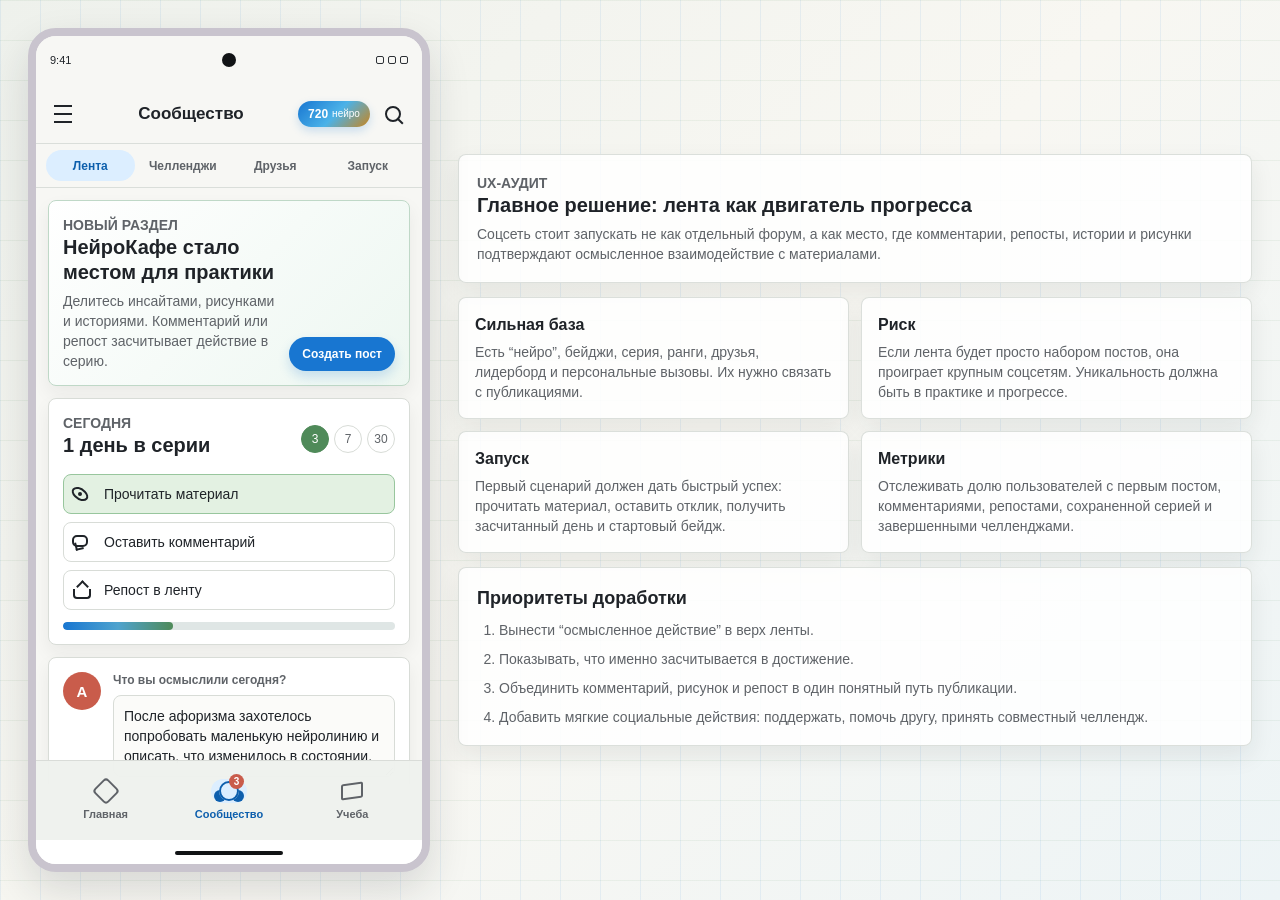
==== index.html @ b254a0bd "Add files via upload" ====
<!doctype html>
<html lang="ru">
  <head>
    <meta charset="utf-8" />
    <meta name="viewport" content="width=device-width, initial-scale=1" />
    <title>НейроКафе · Сообщество</title>
    <link rel="stylesheet" href="./styles.css" />
  </head>
  <body>
    <main class="workspace">
      <section class="phone" aria-label="Прототип социальной сети НейроКафе">
        <header class="status-bar" aria-hidden="true">
          <span>9:41</span>
          <span class="camera-dot"></span>
          <span class="system-icons">
            <i></i>
            <i></i>
            <i></i>
          </span>
        </header>

        <div class="top-bar">
          <button class="icon-button" type="button" aria-label="Открыть меню">
            <span class="icon-menu"></span>
          </button>
          <h1>Сообщество</h1>
          <div class="neuro-balance" aria-label="Баланс 720 нейро">
            <strong id="neuroCount">720</strong>
            <span>нейро</span>
          </div>
          <button class="icon-button" type="button" aria-label="Поиск">
            <span class="icon-search"></span>
          </button>
        </div>

        <nav class="tab-bar" aria-label="Разделы сообщества">
          <button class="tab is-active" type="button" data-screen="feed">Лента</button>
          <button class="tab" type="button" data-screen="quests">Челленджи</button>
          <button class="tab" type="button" data-screen="friends">Друзья</button>
          <button class="tab" type="button" data-screen="launch">Запуск</button>
        </nav>

        <div class="content" id="phoneContent">
          <section class="screen is-active" id="feed" aria-label="Лента сообщества">
            <article class="launch-ribbon">
              <div>
                <p class="eyebrow">Новый раздел</p>
                <h2>НейроКафе стало местом для практики</h2>
                <p>Делитесь инсайтами, рисунками и историями. Комментарий или репост засчитывает действие в серию.</p>
              </div>
              <button class="primary-action" type="button" data-focus-composer>Создать пост</button>
            </article>

            <section class="daily-panel" aria-label="Прогресс дня">
              <div class="daily-head">
                <div>
                  <p class="eyebrow">Сегодня</p>
                  <h2>1 день в серии</h2>
                </div>
                <div class="streak-steps" aria-label="Этапы серии">
                  <span class="is-done">3</span>
                  <span>7</span>
                  <span>30</span>
                </div>
              </div>
              <div class="mission-checklist">
                <button class="mission-item is-done" type="button" data-mission="read">
                  <span class="mission-icon eye"></span>
                  Прочитать материал
                </button>
                <button class="mission-item" type="button" data-mission="comment">
                  <span class="mission-icon comment"></span>
                  Оставить комментарий
                </button>
                <button class="mission-item" type="button" data-mission="share">
                  <span class="mission-icon share"></span>
                  Репост в ленту
                </button>
              </div>
              <div class="progress-track" aria-label="Прогресс дня 33%">
                <span id="dailyProgress" style="width: 33%"></span>
              </div>
            </section>

            <section class="composer" id="composer" aria-label="Создание публикации">
              <div class="composer-row">
                <div class="avatar avatar-user">А</div>
                <label>
                  <span>Что вы осмыслили сегодня?</span>
                  <textarea id="composerText" rows="3">После афоризма захотелось попробовать маленькую нейролинию и описать, что изменилось в состоянии.</textarea>
                </label>
              </div>
              <div class="composer-tools">
                <button type="button" class="tool-chip is-active" data-kind="Афоризм">Афоризм</button>
                <button type="button" class="tool-chip" data-kind="Статья">Статья</button>
                <button type="button" class="tool-chip" data-kind="Рисунок">Рисунок</button>
                <button type="button" class="primary-action" id="publishPost">Опубликовать</button>
              </div>
            </section>

            <section class="feed-list" id="feedList" aria-label="Публикации">
              <article class="post-card">
                <header class="post-head">
                  <div class="avatar">О</div>
                  <div>
                    <h3>Ольга · Философ</h3>
                    <p>Афоризм дня · 12 минут назад</p>
                  </div>
                  <img src="../Иконки/Философ.png" alt="Бейдж Философ" />
                </header>
                <p class="post-text">“Опыт начинается там, где мы перестаем спорить с линией”. Я прочитала афоризм и оставила короткий рисунок как ответ.</p>
                <div class="artifact-preview">
                  <span class="artifact-line"></span>
                  <span class="artifact-line short"></span>
                  <span class="artifact-line curve"></span>
                </div>
                <div class="post-metrics">
                  <span>14 поддержали</span>
                  <span>7 комментариев</span>
                  <span>+20 нейро автору</span>
                </div>
                <div class="post-actions">
                  <button type="button" data-like>Поддержать</button>
                  <button type="button" data-comment>Комментировать</button>
                  <button type="button" data-repost>В свою ленту</button>
                </div>
                <div class="comment-box" hidden>
                  <input type="text" value="Спасибо, беру этот вопрос в практику сегодня." aria-label="Комментарий" />
                  <button class="primary-action" type="button" data-send-comment>Отправить</button>
                </div>
              </article>

              <article class="post-card accent-post">
                <header class="post-head">
                  <div class="avatar avatar-green">М</div>
                  <div>
                    <h3>Марина · Искатель</h3>
                    <p>Статья месяца · вчера</p>
                  </div>
                  <img src="../Иконки/Искатель.png" alt="Бейдж Искатель" />
                </header>
                <p class="post-text">Закрываю персональный вызов: 4 из 10 статей. Самым полезным оказался комментарий к чужому опыту, потому что он помог сформулировать свой.</p>
                <div class="mini-progress">
                  <span>4/10 статей</span>
                  <div class="progress-track"><span style="width: 40%"></span></div>
                  <strong>+300 нейро</strong>
                </div>
                <div class="post-actions">
                  <button type="button" data-like>Поддержать</button>
                  <button type="button" data-comment>Комментировать</button>
                  <button type="button" data-repost>В свою ленту</button>
                </div>
              </article>
            </section>
          </section>

          <section class="screen" id="quests" aria-label="Челленджи">
            <article class="hero-card">
              <p class="eyebrow">Персональный вызов</p>
              <h2>Прочитайте 10 статей в следующем месяце</h2>
              <p>Цель сформирована для когорты пользователей, которые уже читают материалы, но пока не делают это регулярно.</p>
              <div class="progress-row">
                <span>4/10</span>
                <strong>+300 нейро</strong>
              </div>
              <div class="progress-track"><span style="width: 40%"></span></div>
              <button class="primary-action" type="button" data-toast="Челлендж добавлен в план недели">Добавить в план</button>
            </article>

            <div class="quest-grid">
              <article class="quest-item">
                <h3>Философ</h3>
                <p>Все афоризмы за 7 дней с комментариями.</p>
                <div class="progress-row">
                  <span>7/7</span>
                  <strong>+100</strong>
                </div>
                <img src="../Иконки/Философ.png" alt="Философ" />
              </article>
              <article class="quest-item">
                <h3>Эрудит</h3>
                <p>30 статей с комментариями или репостами.</p>
                <div class="progress-row">
                  <span>0/30</span>
                  <strong>+300</strong>
                </div>
                <img src="../Иконки/Эрудит.png" alt="Эрудит" />
              </article>
              <article class="quest-item">
                <h3>Марафонец</h3>
                <p>10 заданий недели вместе с сообществом.</p>
                <div class="progress-row">
                  <span>3/10</span>
                  <strong>+200</strong>
                </div>
                <img src="../Иконки/Марафонец.png" alt="Марафонец" />
              </article>
            </div>
          </section>

          <section class="screen" id="friends" aria-label="Друзья">
            <article class="invite-card">
              <p class="eyebrow">Друзья</p>
              <h2>Вы пригласили 3 друзей</h2>
              <p>Приглашенные пользователи попадают в ваше сообщество, где доступны совместные активности.</p>
              <button class="primary-action" type="button" data-toast="Ссылка приглашения скопирована">Скопировать ссылку</button>
            </article>

            <section class="leaderboard" aria-label="Лидеры периода">
              <h2>Лидеры периода</h2>
              <div class="leader-row">
                <span>1</span>
                <div class="avatar">О</div>
                <p>Ольга</p>
                <strong>1000</strong>
              </div>
              <div class="leader-row is-user">
                <span>2</span>
                <div class="avatar avatar-user">А</div>
                <p>Вы</p>
                <strong>720</strong>
              </div>
              <div class="leader-row">
                <span>3</span>
                <div class="avatar avatar-green">М</div>
                <p>Марина</p>
                <strong>500</strong>
              </div>
            </section>

            <article class="support-card">
              <p class="eyebrow">Поддержи друга</p>
              <h2>Совместный челлендж</h2>
              <p>Выполните 3 задания вместе на этой неделе.</p>
              <div class="support-actions">
                <button type="button" data-toast="Сообщение другу подготовлено">Сообщение</button>
                <button type="button" data-toast="Материал добавлен для репоста">Поделиться</button>
                <button type="button" data-toast="Напоминание о челлендже создано">Напомнить</button>
              </div>
            </article>
          </section>

          <section class="screen" id="launch" aria-label="Запуск социальной сети">
            <article class="launch-copy">
              <p class="eyebrow">Письмо</p>
              <h2>Тема: НейроКафе открывает сообщество практики</h2>
              <p>Теперь ваши открытия, рисунки и комментарии живут в общей ленте. Делитесь опытом, поддерживайте других и получайте нейро за осмысленные действия.</p>
              <button class="primary-action" type="button" data-copy-template="email">Скопировать письмо</button>
            </article>
            <article class="launch-copy banner">
              <p class="eyebrow">Баннер</p>
              <h2>Публикуйте инсайты. Собирайте достижения.</h2>
              <p>Первый комментарий или репост засчитает день в серии и откроет стартовую награду.</p>
              <button class="primary-action ghost-action" type="button" data-copy-template="banner">Скопировать баннер</button>
            </article>
            <article class="launch-copy">
              <p class="eyebrow">Push</p>
              <h2>Сегодня в ленте новый афоризм</h2>
              <p>Прочитайте, оставьте отклик и сохраните серию. Это займет пару минут.</p>
              <button class="primary-action ghost-action" type="button" data-copy-template="push">Скопировать push</button>
            </article>
          </section>
        </div>

        <nav class="bottom-nav" aria-label="Главная навигация приложения">
          <button class="bottom-item" type="button">
            <span class="nav-icon home"></span>
            Главная
          </button>
          <button class="bottom-item is-active" type="button">
            <span class="nav-icon community"><i>3</i></span>
            Сообщество
          </button>
          <button class="bottom-item" type="button">
            <span class="nav-icon study"></span>
            Учеба
          </button>
        </nav>
      </section>

      <aside class="ux-board" aria-label="UX-аудит и рекомендации">
        <section>
          <p class="eyebrow">UX-аудит</p>
          <h2>Главное решение: лента как двигатель прогресса</h2>
          <p>Соцсеть стоит запускать не как отдельный форум, а как место, где комментарии, репосты, истории и рисунки подтверждают осмысленное взаимодействие с материалами.</p>
        </section>
        <section class="insight-grid">
          <article>
            <h3>Сильная база</h3>
            <p>Есть “нейро”, бейджи, серия, ранги, друзья, лидерборд и персональные вызовы. Их нужно связать с публикациями.</p>
          </article>
          <article>
            <h3>Риск</h3>
            <p>Если лента будет просто набором постов, она проиграет крупным соцсетям. Уникальность должна быть в практике и прогрессе.</p>
          </article>
          <article>
            <h3>Запуск</h3>
            <p>Первый сценарий должен дать быстрый успех: прочитать материал, оставить отклик, получить засчитанный день и стартовый бейдж.</p>
          </article>
          <article>
            <h3>Метрики</h3>
            <p>Отслеживать долю пользователей с первым постом, комментариями, репостами, сохраненной серией и завершенными челленджами.</p>
          </article>
        </section>
        <section class="priority-list">
          <h2>Приоритеты доработки</h2>
          <ol>
            <li>Вынести “осмысленное действие” в верх ленты.</li>
            <li>Показывать, что именно засчитывается в достижение.</li>
            <li>Объединить комментарий, рисунок и репост в один понятный путь публикации.</li>
            <li>Добавить мягкие социальные действия: поддержать, помочь другу, принять совместный челлендж.</li>
          </ol>
        </section>
      </aside>
    </main>

    <div class="toast" id="toast" role="status" aria-live="polite" hidden></div>
    <script src="./script.js"></script>
  </body>
</html>
---- styles.css ----
:root {
  --ink: #1f2328;
  --muted: #5f6368;
  --soft: #f6f7f2;
  --surface: #ffffff;
  --surface-2: #eef4f7;
  --line: #d8dcd7;
  --blue: #1876d1;
  --blue-dark: #0d5fad;
  --blue-soft: #dceeff;
  --green: #4f8a59;
  --green-soft: #e3f1e2;
  --gold: #c8851f;
  --gold-soft: #fff1d6;
  --coral: #c95c4b;
  --coral-soft: #ffe7e1;
  --shadow: 0 18px 42px rgba(31, 35, 40, 0.14);
  --phone-width: 402px;
  color: var(--ink);
  font-family: Roboto, "SF Pro Text", "Segoe UI", Arial, sans-serif;
  background: #e8ebe5;
}

* {
  box-sizing: border-box;
}

html {
  min-width: 320px;
}

body {
  min-height: 100vh;
  margin: 0;
  background:
    linear-gradient(90deg, rgba(24, 118, 209, 0.08) 0 1px, transparent 1px 100%),
    linear-gradient(180deg, rgba(79, 138, 89, 0.08) 0 1px, transparent 1px 100%),
    linear-gradient(135deg, #eef1ec 0%, #f8f7f2 52%, #edf4f6 100%);
  background-size: 40px 40px, 40px 40px, auto;
}

button,
textarea,
input {
  font: inherit;
}

button {
  -webkit-tap-highlight-color: transparent;
}

.workspace {
  width: min(1320px, 100%);
  min-height: 100vh;
  display: grid;
  grid-template-columns: minmax(340px, var(--phone-width)) minmax(320px, 1fr);
  gap: 28px;
  align-items: center;
  margin: 0 auto;
  padding: 28px;
}

.phone {
  width: min(100%, var(--phone-width));
  height: min(884px, calc(100vh - 56px));
  min-height: 720px;
  position: relative;
  overflow: hidden;
  border: 8px solid #c9c4ce;
  border-radius: 28px;
  background: #f7f7f4;
  box-shadow: var(--shadow);
  justify-self: center;
}

.status-bar {
  height: 48px;
  display: grid;
  grid-template-columns: 1fr 48px 1fr;
  align-items: center;
  padding: 0 14px;
  background: rgba(247, 247, 244, 0.98);
  font-size: 11px;
  line-height: 14px;
  position: relative;
  z-index: 8;
}

.camera-dot {
  justify-self: center;
  width: 14px;
  height: 14px;
  border-radius: 50%;
  background: #111315;
}

.system-icons {
  display: flex;
  justify-content: flex-end;
  gap: 4px;
}

.system-icons i {
  width: 8px;
  height: 8px;
  border: 1.5px solid #2d3035;
  border-radius: 2px;
}

.top-bar {
  height: 60px;
  display: grid;
  grid-template-columns: 40px 1fr auto 40px;
  align-items: center;
  gap: 4px;
  padding: 0 8px;
  background: rgba(247, 247, 244, 0.98);
  border-bottom: 1px solid rgba(216, 220, 215, 0.9);
  position: relative;
  z-index: 8;
}

.top-bar h1 {
  margin: 0;
  text-align: center;
  font-size: 17px;
  line-height: 24px;
  font-weight: 600;
}

.icon-button {
  width: 38px;
  height: 38px;
  display: grid;
  place-items: center;
  border: 0;
  border-radius: 999px;
  color: var(--ink);
  background: transparent;
  cursor: pointer;
}

.icon-button:hover,
.bottom-item:hover,
.tab:hover {
  background: rgba(24, 118, 209, 0.08);
}

.icon-menu,
.icon-search {
  position: relative;
  display: block;
  width: 18px;
  height: 18px;
}

.icon-menu,
.icon-menu::before,
.icon-menu::after {
  border-top: 2px solid currentColor;
}

.icon-menu::before,
.icon-menu::after {
  content: "";
  position: absolute;
  left: 0;
  width: 18px;
}

.icon-menu::before {
  top: 6px;
}

.icon-menu::after {
  top: 14px;
}

.icon-search {
  width: 16px;
  height: 16px;
  border: 2px solid currentColor;
  border-radius: 50%;
}

.icon-search::after {
  content: "";
  position: absolute;
  right: -5px;
  bottom: -2px;
  width: 8px;
  border-top: 2px solid currentColor;
  transform: rotate(45deg);
}

.neuro-balance {
  min-width: 72px;
  height: 26px;
  display: inline-flex;
  align-items: center;
  justify-content: center;
  gap: 4px;
  padding: 3px 8px;
  border-radius: 16px;
  color: #fff;
  background: linear-gradient(135deg, var(--blue), #4bb2e8 52%, var(--gold));
  box-shadow: 0 4px 10px rgba(24, 118, 209, 0.2);
  font-size: 10px;
  line-height: 14px;
  white-space: nowrap;
}

.neuro-balance strong {
  font-size: 12px;
}

.tab-bar {
  height: 44px;
  display: grid;
  grid-template-columns: repeat(4, minmax(0, 1fr));
  gap: 4px;
  padding: 6px 10px;
  background: rgba(247, 247, 244, 0.98);
  border-bottom: 1px solid rgba(216, 220, 215, 0.9);
  position: relative;
  z-index: 7;
}

.tab {
  min-width: 0;
  border: 0;
  border-radius: 999px;
  background: transparent;
  color: var(--muted);
  cursor: pointer;
  font-size: 12px;
  line-height: 16px;
  font-weight: 600;
}

.tab.is-active {
  color: var(--blue-dark);
  background: var(--blue-soft);
}

.content {
  height: calc(100% - 232px);
  overflow-y: auto;
  overscroll-behavior: contain;
  padding: 12px 12px 88px;
  scroll-behavior: smooth;
}

.content::-webkit-scrollbar,
.reward-strip::-webkit-scrollbar {
  width: 0;
  height: 0;
}

.screen {
  display: none;
}

.screen.is-active {
  display: grid;
  gap: 12px;
}

.launch-ribbon,
.daily-panel,
.composer,
.post-card,
.hero-card,
.quest-item,
.invite-card,
.leaderboard,
.support-card,
.launch-copy {
  border: 1px solid var(--line);
  border-radius: 8px;
  background: var(--surface);
  box-shadow: 0 8px 18px rgba(31, 35, 40, 0.06);
}

.launch-ribbon {
  display: grid;
  grid-template-columns: minmax(0, 1fr) auto;
  gap: 12px;
  align-items: end;
  padding: 14px;
  background: linear-gradient(135deg, #ffffff 0%, #edf7f1 100%);
  border-color: #bfd8c7;
}

.eyebrow {
  margin: 0 0 4px;
  color: var(--green);
  font-size: 11px;
  line-height: 14px;
  font-weight: 800;
  text-transform: uppercase;
}

h2,
h3,
p {
  overflow-wrap: anywhere;
}

.launch-ribbon h2,
.daily-panel h2,
.hero-card h2,
.invite-card h2,
.support-card h2,
.launch-copy h2,
.ux-board h2 {
  margin: 0 0 6px;
  font-size: 20px;
  line-height: 25px;
  font-weight: 700;
}

.launch-ribbon p,
.daily-panel p,
.hero-card p,
.invite-card p,
.support-card p,
.launch-copy p,
.post-card p,
.quest-item p,
.ux-board p,
.priority-list li {
  margin: 0;
  color: var(--muted);
  font-size: 14px;
  line-height: 20px;
}

.primary-action {
  min-height: 34px;
  display: inline-flex;
  align-items: center;
  justify-content: center;
  border: 0;
  border-radius: 999px;
  padding: 7px 13px;
  color: #fff;
  background: var(--blue);
  cursor: pointer;
  font-size: 12px;
  line-height: 16px;
  font-weight: 700;
  white-space: normal;
  box-shadow: 0 6px 12px rgba(24, 118, 209, 0.2);
}

.primary-action:hover {
  background: var(--blue-dark);
}

.ghost-action {
  color: var(--blue-dark);
  background: var(--blue-soft);
  box-shadow: none;
}

.ghost-action:hover {
  color: #fff;
}

.daily-panel,
.composer,
.post-card,
.hero-card,
.invite-card,
.leaderboard,
.support-card,
.launch-copy {
  padding: 14px;
}

.daily-head {
  display: flex;
  justify-content: space-between;
  gap: 12px;
  align-items: center;
  margin-bottom: 10px;
}

.streak-steps {
  display: grid;
  grid-template-columns: repeat(3, 28px);
  gap: 5px;
}

.streak-steps span {
  width: 28px;
  height: 28px;
  display: grid;
  place-items: center;
  border: 1px solid var(--line);
  border-radius: 50%;
  background: #fff;
  color: var(--muted);
  font-size: 12px;
  line-height: 16px;
}

.streak-steps .is-done {
  color: #fff;
  background: var(--green);
  border-color: var(--green);
}

.mission-checklist {
  display: grid;
  gap: 8px;
  margin-bottom: 12px;
}

.mission-item {
  min-height: 40px;
  display: grid;
  grid-template-columns: 24px minmax(0, 1fr);
  align-items: center;
  gap: 10px;
  border: 1px solid var(--line);
  border-radius: 8px;
  background: #fff;
  color: var(--ink);
  text-align: left;
  cursor: pointer;
  font-size: 14px;
  line-height: 18px;
}

.mission-item.is-done {
  border-color: #98c69d;
  background: var(--green-soft);
}

.mission-icon {
  width: 20px;
  height: 20px;
  position: relative;
  display: block;
}

.mission-icon.eye::before {
  content: "";
  position: absolute;
  inset: 4px 1px;
  border: 2px solid currentColor;
  border-radius: 60% 40%;
  transform: rotate(45deg);
}

.mission-icon.eye::after {
  content: "";
  position: absolute;
  left: 8px;
  top: 8px;
  width: 4px;
  height: 4px;
  border-radius: 50%;
  background: currentColor;
}

.mission-icon.comment::before {
  content: "";
  position: absolute;
  inset: 3px 2px 5px;
  border: 2px solid currentColor;
  border-radius: 5px;
}

.mission-icon.comment::after {
  content: "";
  position: absolute;
  left: 5px;
  bottom: 2px;
  width: 6px;
  height: 6px;
  border-left: 2px solid currentColor;
  border-bottom: 2px solid currentColor;
  transform: rotate(-14deg);
}

.mission-icon.share::before {
  content: "";
  position: absolute;
  left: 3px;
  top: 9px;
  width: 14px;
  height: 8px;
  border: 2px solid currentColor;
  border-top: 0;
  border-radius: 0 0 4px 4px;
}

.mission-icon.share::after {
  content: "";
  position: absolute;
  left: 8px;
  top: 2px;
  width: 7px;
  height: 7px;
  border-top: 2px solid currentColor;
  border-right: 2px solid currentColor;
  transform: rotate(-45deg);
}

.progress-track {
  height: 8px;
  overflow: hidden;
  border-radius: 999px;
  background: #dfe6e5;
}

.progress-track span {
  display: block;
  height: 100%;
  border-radius: inherit;
  background: linear-gradient(90deg, var(--blue), #4fa3ce, var(--green));
  transition: width 220ms ease;
}

.composer-row {
  display: grid;
  grid-template-columns: 40px minmax(0, 1fr);
  gap: 10px;
}

.avatar {
  width: 38px;
  height: 38px;
  display: grid;
  place-items: center;
  flex: 0 0 auto;
  border-radius: 50%;
  color: #fff;
  background: var(--blue);
  font-size: 15px;
  font-weight: 800;
}

.avatar-user {
  background: var(--coral);
}

.avatar-green {
  background: var(--green);
}

.composer label {
  display: grid;
  gap: 7px;
}

.composer label span {
  color: var(--muted);
  font-size: 12px;
  line-height: 16px;
  font-weight: 700;
}

.composer textarea {
  width: 100%;
  min-height: 74px;
  resize: vertical;
  border: 1px solid var(--line);
  border-radius: 8px;
  padding: 10px;
  color: var(--ink);
  background: #fbfbf9;
  font-size: 14px;
  line-height: 20px;
}

.composer-tools {
  display: flex;
  flex-wrap: wrap;
  gap: 8px;
  justify-content: flex-end;
  margin-top: 12px;
}

.tool-chip {
  min-height: 32px;
  border: 1px solid var(--line);
  border-radius: 999px;
  padding: 6px 10px;
  color: var(--muted);
  background: #fff;
  cursor: pointer;
  font-size: 12px;
  line-height: 16px;
  font-weight: 700;
}

.tool-chip.is-active {
  color: var(--green);
  border-color: #9bc59f;
  background: var(--green-soft);
}

.feed-list {
  display: grid;
  gap: 12px;
}

.post-head {
  display: grid;
  grid-template-columns: 40px minmax(0, 1fr) 44px;
  gap: 10px;
  align-items: center;
  margin-bottom: 10px;
}

.post-head h3,
.quest-item h3 {
  margin: 0 0 2px;
  font-size: 15px;
  line-height: 20px;
  font-weight: 800;
}

.post-head p {
  font-size: 12px;
  line-height: 16px;
}

.post-head img,
.quest-item img {
  width: 44px;
  height: 44px;
  object-fit: contain;
  filter: drop-shadow(0 4px 8px rgba(31, 35, 40, 0.16));
}

.post-text {
  color: var(--ink) !important;
}

.artifact-preview {
  height: 120px;
  position: relative;
  overflow: hidden;
  margin: 12px 0;
  border: 1px solid #d7d0ca;
  border-radius: 8px;
  background: linear-gradient(135deg, #fbf8f0, #eef5f2);
}

.artifact-line {
  position: absolute;
  left: 48px;
  top: 30px;
  width: 210px;
  height: 62px;
  border: 3px solid #2f3638;
  border-left-color: transparent;
  border-bottom-color: transparent;
  border-radius: 50%;
  transform: rotate(-12deg);
}

.artifact-line.short {
  left: 98px;
  top: 40px;
  width: 120px;
  height: 44px;
  border-color: #4f8a59;
  border-right-color: transparent;
}

.artifact-line.curve {
  left: 150px;
  top: 18px;
  width: 86px;
  height: 86px;
  border-color: #c8851f;
  border-top-color: transparent;
  transform: rotate(25deg);
}

.post-metrics {
  display: flex;
  flex-wrap: wrap;
  gap: 6px;
  margin-bottom: 10px;
}

.post-metrics span {
  display: inline-flex;
  min-height: 26px;
  align-items: center;
  border-radius: 999px;
  padding: 4px 8px;
  color: var(--muted);
  background: var(--surface-2);
  font-size: 11px;
  line-height: 14px;
  font-weight: 700;
}

.post-actions,
.support-actions {
  display: grid;
  grid-template-columns: repeat(3, minmax(0, 1fr));
  gap: 6px;
}

.post-actions button,
.support-actions button {
  min-height: 34px;
  border: 1px solid var(--line);
  border-radius: 999px;
  color: var(--blue-dark);
  background: #fff;
  cursor: pointer;
  font-size: 11px;
  line-height: 14px;
  font-weight: 800;
  padding: 6px;
}

.post-actions button.is-active,
.support-actions button:hover {
  color: #fff;
  border-color: var(--blue);
  background: var(--blue);
}

.comment-box {
  grid-template-columns: minmax(0, 1fr) auto;
  gap: 8px;
  margin-top: 10px;
}

.comment-box:not([hidden]) {
  display: grid;
}

.comment-box input {
  min-width: 0;
  border: 1px solid var(--line);
  border-radius: 8px;
  padding: 8px 10px;
  color: var(--ink);
  font-size: 13px;
  line-height: 18px;
}

.accent-post {
  border-color: #dfc285;
  background: #fffdf7;
}

.mini-progress {
  display: grid;
  grid-template-columns: 76px minmax(0, 1fr) auto;
  gap: 8px;
  align-items: center;
  margin: 12px 0;
  font-size: 12px;
  line-height: 16px;
}

.mini-progress strong {
  color: var(--gold);
}

.hero-card {
  background: linear-gradient(135deg, #fff 0%, #f5fbff 100%);
}

.progress-row {
  display: flex;
  justify-content: space-between;
  gap: 12px;
  align-items: center;
  margin: 10px 0 6px;
  color: var(--ink);
  font-size: 13px;
  line-height: 18px;
  font-weight: 800;
}

.quest-grid {
  display: grid;
  gap: 10px;
}

.quest-item {
  display: grid;
  grid-template-columns: minmax(0, 1fr) 52px;
  gap: 10px;
  align-items: center;
  padding: 12px;
}

.quest-item .progress-row {
  grid-column: 1 / -1;
  margin: 6px 0 0;
}

.invite-card {
  background: linear-gradient(135deg, #fff 0%, #f2f8ed 100%);
}

.leaderboard h2,
.priority-list h2 {
  margin: 0 0 10px;
  font-size: 18px;
  line-height: 24px;
}

.leader-row {
  display: grid;
  grid-template-columns: 24px 38px minmax(0, 1fr) auto;
  gap: 8px;
  align-items: center;
  min-height: 50px;
  border-top: 1px solid var(--line);
}

.leader-row:first-of-type {
  border-top: 0;
}

.leader-row > span {
  color: var(--muted);
  font-weight: 800;
  text-align: center;
}

.leader-row p {
  color: var(--ink);
  font-weight: 700;
}

.leader-row strong {
  color: var(--blue-dark);
}

.leader-row.is-user {
  margin: 0 -6px;
  padding: 0 6px;
  border-radius: 8px;
  background: var(--blue-soft);
}

.support-card {
  background: #fffdf7;
}

.launch-copy.banner {
  background: linear-gradient(135deg, var(--gold-soft), #fff);
  border-color: #e7ca8a;
}

.bottom-nav {
  position: absolute;
  left: 0;
  right: 0;
  bottom: 24px;
  height: 80px;
  display: grid;
  grid-template-columns: repeat(3, 1fr);
  gap: 4px;
  padding: 8px 10px 10px;
  border-top: 1px solid rgba(216, 220, 215, 0.95);
  background: rgba(239, 242, 238, 0.98);
  z-index: 8;
}

.bottom-nav::after {
  content: "";
  position: absolute;
  left: 0;
  right: 0;
  bottom: -24px;
  height: 24px;
  background: #fff;
}

.bottom-nav::before {
  content: "";
  position: absolute;
  left: 50%;
  bottom: -15px;
  width: 108px;
  height: 4px;
  border-radius: 999px;
  background: #111315;
  transform: translateX(-50%);
  z-index: 1;
}

.bottom-item {
  display: grid;
  place-items: center;
  align-content: center;
  gap: 4px;
  border: 0;
  border-radius: 18px;
  color: var(--muted);
  background: transparent;
  cursor: pointer;
  font-size: 11px;
  line-height: 14px;
  font-weight: 700;
}

.bottom-item.is-active {
  color: var(--blue-dark);
}

.nav-icon {
  width: 36px;
  height: 24px;
  display: grid;
  place-items: center;
  position: relative;
  border-radius: 999px;
}

.is-active .nav-icon {
  background: var(--blue-soft);
}

.nav-icon::before {
  content: "";
  display: block;
  width: 16px;
  height: 16px;
  border: 2px solid currentColor;
}

.home::before {
  border-radius: 4px;
  transform: rotate(45deg);
}

.community::before {
  border-radius: 50%;
  box-shadow: -9px 5px 0 -4px currentColor, 9px 5px 0 -4px currentColor;
}

.study::before {
  width: 18px;
  height: 12px;
  border-radius: 2px;
  transform: skewY(-8deg);
}

.community i {
  position: absolute;
  right: 3px;
  top: -5px;
  min-width: 15px;
  height: 15px;
  border-radius: 999px;
  color: #fff;
  background: var(--coral);
  font-size: 10px;
  line-height: 15px;
  font-style: normal;
}

.ux-board {
  display: grid;
  gap: 14px;
  align-content: center;
}

.ux-board > section,
.insight-grid article,
.priority-list {
  border: 1px solid rgba(216, 220, 215, 0.9);
  border-radius: 8px;
  background: rgba(255, 255, 255, 0.86);
  box-shadow: 0 10px 24px rgba(31, 35, 40, 0.08);
}

.ux-board > section {
  padding: 18px;
}

.insight-grid {
  display: grid;
  grid-template-columns: repeat(2, minmax(0, 1fr));
  gap: 12px;
  padding: 0 !important;
  border: 0 !important;
  background: transparent !important;
  box-shadow: none !important;
}

.insight-grid article {
  padding: 16px;
}

.insight-grid h3 {
  margin: 0 0 6px;
  font-size: 16px;
  line-height: 22px;
}

.priority-list ol {
  display: grid;
  gap: 9px;
  margin: 0;
  padding-left: 22px;
}

.toast {
  position: fixed;
  left: 50%;
  bottom: 22px;
  z-index: 99;
  width: min(360px, calc(100% - 32px));
  min-height: 44px;
  display: grid;
  place-items: center;
  border-radius: 999px;
  padding: 10px 16px;
  color: #fff;
  background: #1f2328;
  box-shadow: var(--shadow);
  transform: translateX(-50%);
  font-size: 14px;
  line-height: 20px;
  font-weight: 700;
  text-align: center;
}

.toast[hidden] {
  display: none;
}

@media (max-width: 880px) {
  .workspace {
    grid-template-columns: 1fr;
    padding: 18px;
  }

  .phone {
    height: min(884px, calc(100vh - 36px));
  }

  .ux-board {
    align-content: start;
  }
}

@media (max-width: 430px) {
  .workspace {
    padding: 0;
  }

  .phone {
    width: 100%;
    height: 100vh;
    min-height: 100vh;
    border: 0;
    border-radius: 0;
  }

  .launch-ribbon {
    grid-template-columns: 1fr;
  }

  .insight-grid {
    grid-template-columns: 1fr;
  }
}
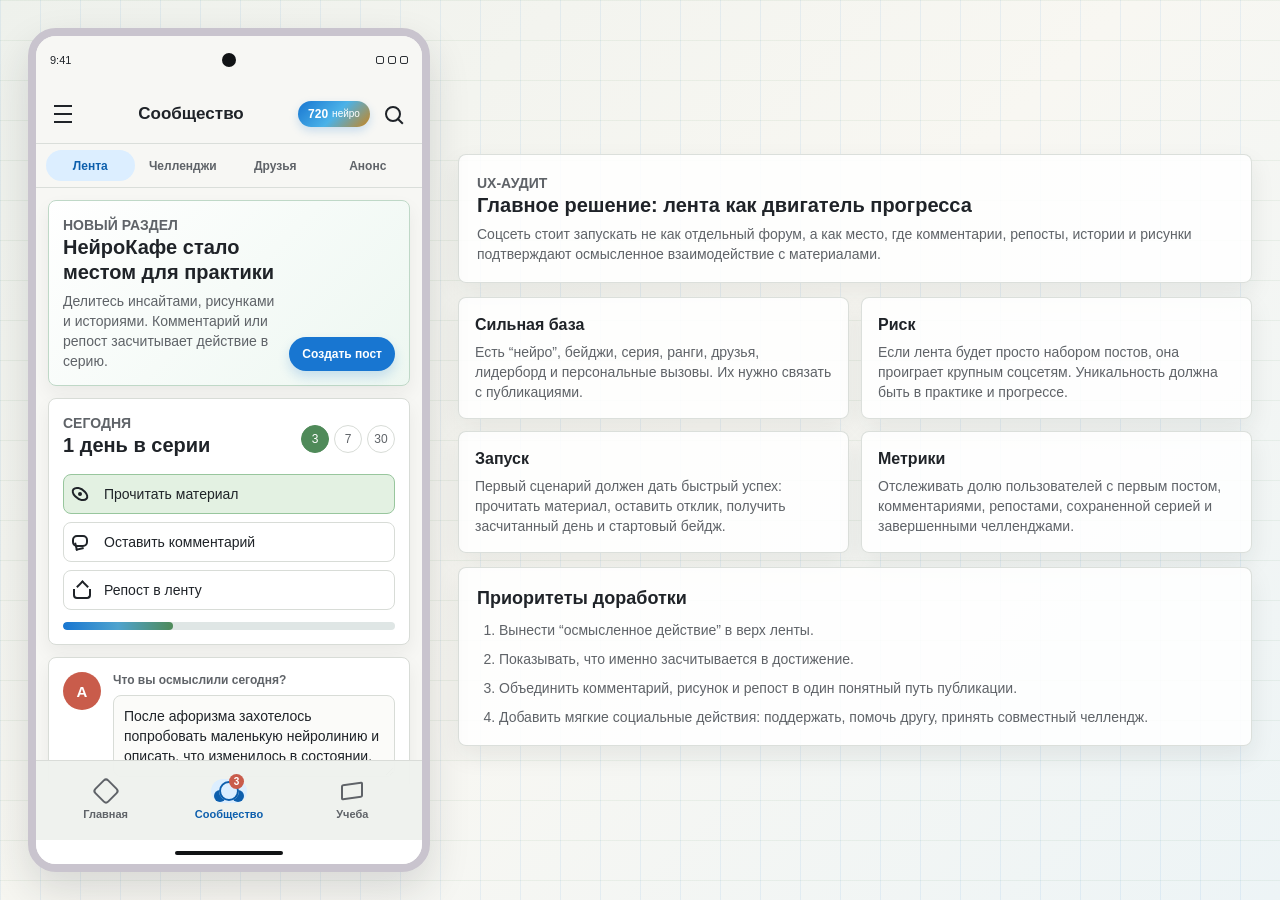
==== commit 7ce97673: "Clarify launch copy buttons" ====
--- a/index.html
+++ b/index.html
@@ -37,7 +37,7 @@
           <button class="tab is-active" type="button" data-screen="feed">Лента</button>
           <button class="tab" type="button" data-screen="quests">Челленджи</button>
           <button class="tab" type="button" data-screen="friends">Друзья</button>
-          <button class="tab" type="button" data-screen="launch">Запуск</button>
+          <button class="tab" type="button" data-screen="launch">Анонс</button>
         </nav>
 
         <div class="content" id="phoneContent">
@@ -106,7 +106,7 @@
                     <h3>Ольга · Философ</h3>
                     <p>Афоризм дня · 12 минут назад</p>
                   </div>
-                  <img src="../Иконки/Философ.png" alt="Бейдж Философ" />
+                  <img src="./assets/icons/philosopher.png" alt="Бейдж Философ" />
                 </header>
                 <p class="post-text">“Опыт начинается там, где мы перестаем спорить с линией”. Я прочитала афоризм и оставила короткий рисунок как ответ.</p>
                 <div class="artifact-preview">
@@ -137,7 +137,7 @@
                     <h3>Марина · Искатель</h3>
                     <p>Статья месяца · вчера</p>
                   </div>
-                  <img src="../Иконки/Искатель.png" alt="Бейдж Искатель" />
+                  <img src="./assets/icons/seeker.png" alt="Бейдж Искатель" />
                 </header>
                 <p class="post-text">Закрываю персональный вызов: 4 из 10 статей. Самым полезным оказался комментарий к чужому опыту, потому что он помог сформулировать свой.</p>
                 <div class="mini-progress">
@@ -175,7 +175,7 @@
                   <span>7/7</span>
                   <strong>+100</strong>
                 </div>
-                <img src="../Иконки/Философ.png" alt="Философ" />
+                <img src="./assets/icons/philosopher.png" alt="Философ" />
               </article>
               <article class="quest-item">
                 <h3>Эрудит</h3>
@@ -184,7 +184,7 @@
                   <span>0/30</span>
                   <strong>+300</strong>
                 </div>
-                <img src="../Иконки/Эрудит.png" alt="Эрудит" />
+                <img src="./assets/icons/erudite.png" alt="Эрудит" />
               </article>
               <article class="quest-item">
                 <h3>Марафонец</h3>
@@ -193,7 +193,7 @@
                   <span>3/10</span>
                   <strong>+200</strong>
                 </div>
-                <img src="../Иконки/Марафонец.png" alt="Марафонец" />
+                <img src="./assets/icons/marathoner.png" alt="Марафонец" />
               </article>
             </div>
           </section>
@@ -240,24 +240,32 @@
             </article>
           </section>
 
-          <section class="screen" id="launch" aria-label="Запуск социальной сети">
+          <section class="screen" id="launch" aria-label="Материалы для анонса социальной сети">
+            <article class="launch-copy launch-intro">
+              <p class="eyebrow">Для команды</p>
+              <h2>Материалы для запуска соцсети</h2>
+              <p>Эти карточки не являются экраном для обычного пользователя. Здесь собраны готовые тексты, которые можно скопировать и использовать в email-рассылке, баннере внутри приложения и push-уведомлении.</p>
+            </article>
             <article class="launch-copy">
-              <p class="eyebrow">Письмо</p>
+              <p class="eyebrow">Email-рассылка</p>
               <h2>Тема: НейроКафе открывает сообщество практики</h2>
               <p>Теперь ваши открытия, рисунки и комментарии живут в общей ленте. Делитесь опытом, поддерживайте других и получайте нейро за осмысленные действия.</p>
-              <button class="primary-action" type="button" data-copy-template="email">Скопировать письмо</button>
+              <p class="copy-note">Кнопка копирует текст письма для рассылки пользователям перед запуском.</p>
+              <button class="primary-action" type="button" data-copy-template="email" data-copy-message="Текст письма скопирован">Скопировать текст письма</button>
             </article>
             <article class="launch-copy banner">
-              <p class="eyebrow">Баннер</p>
+              <p class="eyebrow">Баннер в приложении</p>
               <h2>Публикуйте инсайты. Собирайте достижения.</h2>
               <p>Первый комментарий или репост засчитает день в серии и откроет стартовую награду.</p>
-              <button class="primary-action ghost-action" type="button" data-copy-template="banner">Скопировать баннер</button>
+              <p class="copy-note">Кнопка копирует короткий текст для баннера на главном экране или в разделе сообщества.</p>
+              <button class="primary-action ghost-action" type="button" data-copy-template="banner" data-copy-message="Текст баннера скопирован">Скопировать текст баннера</button>
             </article>
             <article class="launch-copy">
-              <p class="eyebrow">Push</p>
+              <p class="eyebrow">Push-уведомление</p>
               <h2>Сегодня в ленте новый афоризм</h2>
               <p>Прочитайте, оставьте отклик и сохраните серию. Это займет пару минут.</p>
-              <button class="primary-action ghost-action" type="button" data-copy-template="push">Скопировать push</button>
+              <p class="copy-note">Кнопка копирует текст push-уведомления для возврата пользователя в ленту.</p>
+              <button class="primary-action ghost-action" type="button" data-copy-template="push" data-copy-message="Текст push скопирован">Скопировать текст push</button>
             </article>
           </section>
         </div>
--- a/styles.css
+++ b/styles.css
@@ -860,6 +860,23 @@
   border-color: #e7ca8a;
 }
 
+.launch-intro {
+  background: linear-gradient(135deg, #ffffff 0%, #edf7f1 100%);
+  border-color: #bfd8c7;
+}
+
+.copy-note {
+  margin: 10px 0 12px !important;
+  padding: 8px 10px;
+  border-left: 3px solid var(--blue);
+  border-radius: 6px;
+  color: #3f4851 !important;
+  background: var(--blue-soft);
+  font-size: 12px !important;
+  line-height: 17px !important;
+  font-weight: 700;
+}
+
 .bottom-nav {
   position: absolute;
   left: 0;
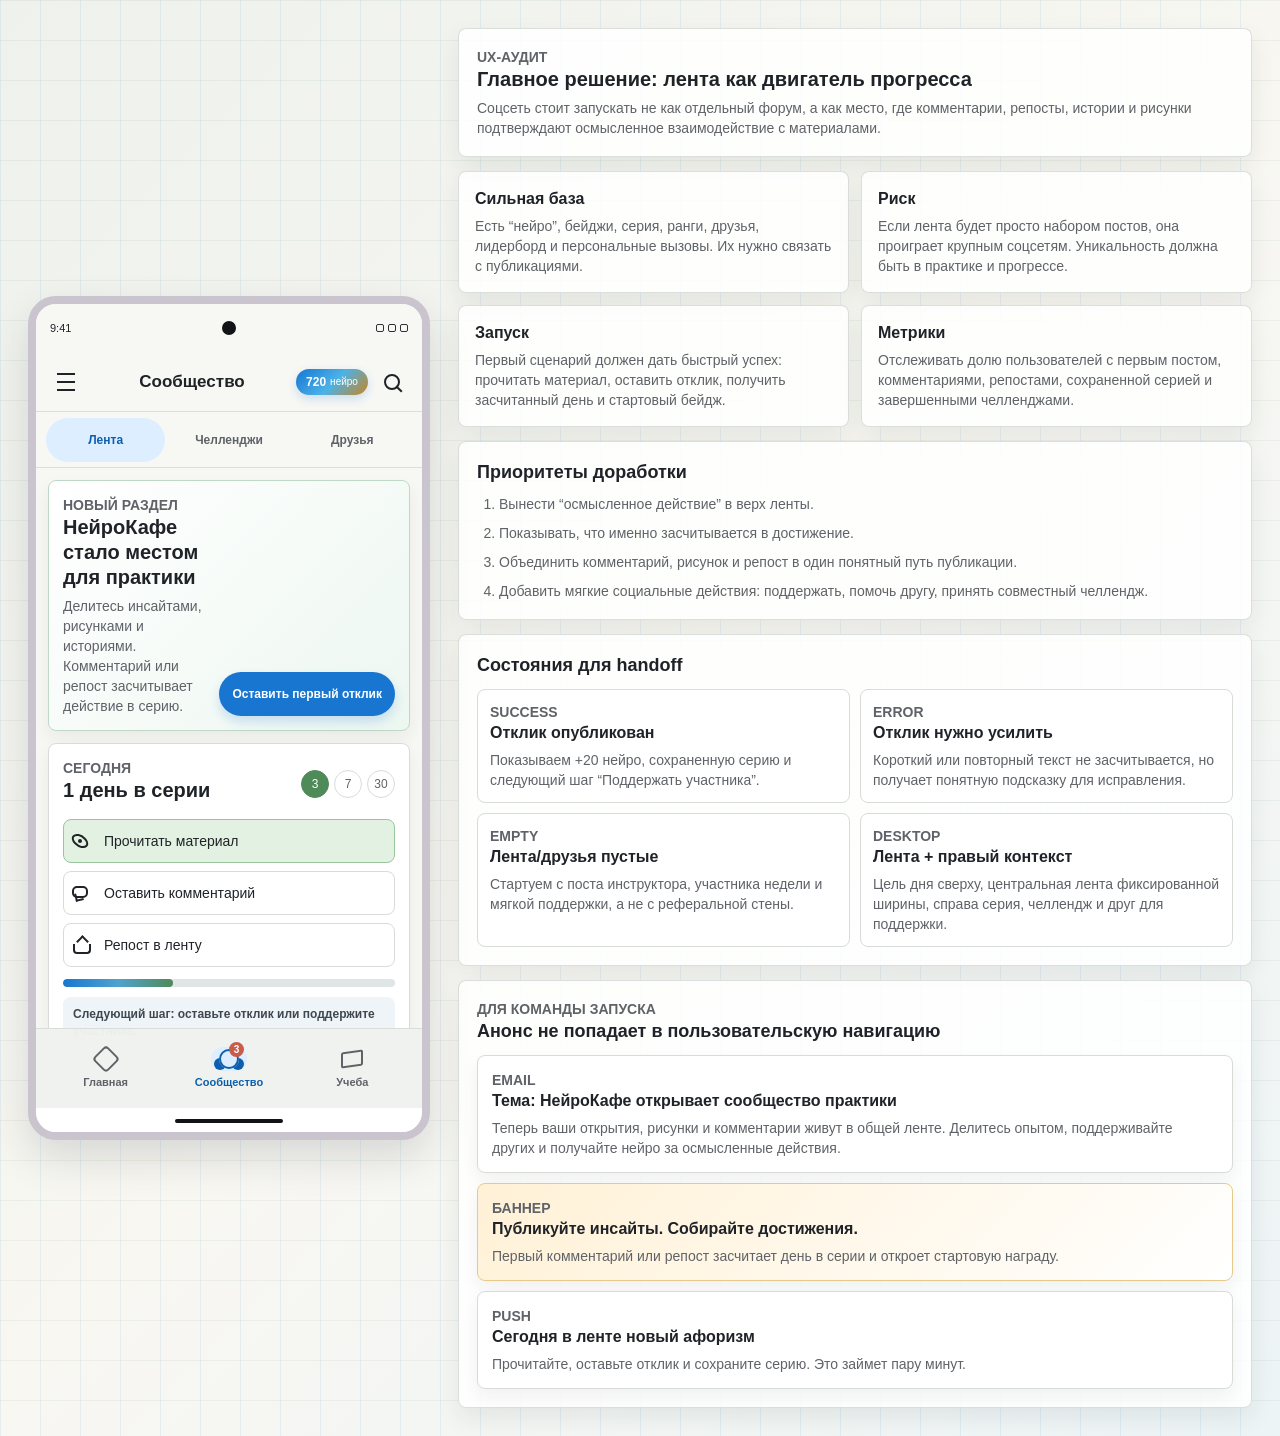
==== commit ca636cb2: "Publish final NeuroCafe stage 2 package" ====
--- a/index.html
+++ b/index.html
@@ -37,7 +37,6 @@
           <button class="tab is-active" type="button" data-screen="feed">Лента</button>
           <button class="tab" type="button" data-screen="quests">Челленджи</button>
           <button class="tab" type="button" data-screen="friends">Друзья</button>
-          <button class="tab" type="button" data-screen="launch">Анонс</button>
         </nav>
 
         <div class="content" id="phoneContent">
@@ -48,7 +47,7 @@
                 <h2>НейроКафе стало местом для практики</h2>
                 <p>Делитесь инсайтами, рисунками и историями. Комментарий или репост засчитывает действие в серию.</p>
               </div>
-              <button class="primary-action" type="button" data-focus-composer>Создать пост</button>
+              <button class="primary-action" type="button" data-focus-composer>Оставить первый отклик</button>
             </article>
 
             <section class="daily-panel" aria-label="Прогресс дня">
@@ -80,6 +79,7 @@
               <div class="progress-track" aria-label="Прогресс дня 33%">
                 <span id="dailyProgress" style="width: 33%"></span>
               </div>
+              <p class="goal-feedback" id="goalFeedback">Следующий шаг: оставьте отклик или поддержите участника.</p>
             </section>
 
             <section class="composer" id="composer" aria-label="Создание публикации">
@@ -87,7 +87,7 @@
                 <div class="avatar avatar-user">А</div>
                 <label>
                   <span>Что вы осмыслили сегодня?</span>
-                  <textarea id="composerText" rows="3">После афоризма захотелось попробовать маленькую нейролинию и описать, что изменилось в состоянии.</textarea>
+                  <textarea id="composerText" rows="3">После афоризма захотелось попробовать маленькую нейролинию. Хочу заметить, что изменится в состоянии и какой вопрос появится после практики.</textarea>
                 </label>
               </div>
               <div class="composer-tools">
@@ -96,6 +96,7 @@
                 <button type="button" class="tool-chip" data-kind="Рисунок">Рисунок</button>
                 <button type="button" class="primary-action" id="publishPost">Опубликовать</button>
               </div>
+              <p class="form-feedback" id="composerFeedback" role="status" aria-live="polite"></p>
             </section>
 
             <section class="feed-list" id="feedList" aria-label="Публикации">
@@ -125,7 +126,7 @@
                   <button type="button" data-repost>В свою ленту</button>
                 </div>
                 <div class="comment-box" hidden>
-                  <input type="text" value="Спасибо, беру этот вопрос в практику сегодня." aria-label="Комментарий" />
+                  <input type="text" value="Спасибо, беру этот вопрос в практику сегодня: хочу заметить, где в рисунке появляется спокойствие и связь с выбором." aria-label="Комментарий" />
                   <button class="primary-action" type="button" data-send-comment>Отправить</button>
                 </div>
               </article>
@@ -157,11 +158,11 @@
           <section class="screen" id="quests" aria-label="Челленджи">
             <article class="hero-card">
               <p class="eyebrow">Персональный вызов</p>
-              <h2>Прочитайте 10 статей в следующем месяце</h2>
-              <p>Цель сформирована для когорты пользователей, которые уже читают материалы, но пока не делают это регулярно.</p>
+              <h2>5 откликов с поддержкой друзей</h2>
+              <p>Вы оставили 2 отклика за неделю. Поэтому цель предлагает следующий мягкий шаг: закрепить регулярность и поддержать участников.</p>
               <div class="progress-row">
-                <span>4/10</span>
-                <strong>+300 нейро</strong>
+                <span>2/5</span>
+                <strong>+120 нейро и бейдж</strong>
               </div>
               <div class="progress-track"><span style="width: 40%"></span></div>
               <button class="primary-action" type="button" data-toast="Челлендж добавлен в план недели">Добавить в план</button>
@@ -199,15 +200,24 @@
           </section>
 
           <section class="screen" id="friends" aria-label="Друзья">
-            <article class="invite-card">
-              <p class="eyebrow">Друзья</p>
-              <h2>Вы пригласили 3 друзей</h2>
-              <p>Приглашенные пользователи попадают в ваше сообщество, где доступны совместные активности.</p>
-              <button class="primary-action" type="button" data-toast="Ссылка приглашения скопирована">Скопировать ссылку</button>
+            <article class="support-card support-card-main">
+              <p class="eyebrow">Поддержка друга</p>
+              <h2>Ольге нужна 1 поддержка до закрытия дня</h2>
+              <p>Поддержка засчитывает общий прогресс команды практики и помогает другу не потерять серию.</p>
+              <div class="mini-progress">
+                <span>Команда практики</span>
+                <div class="progress-track"><span style="width: 56%"></span></div>
+                <strong>5/9</strong>
+              </div>
+              <div class="support-actions">
+                <button type="button" data-toast="Поддержка Ольге отправлена">Поддержать</button>
+                <button type="button" data-toast="Челлендж отправлен другу">Позвать в челлендж</button>
+                <button type="button" data-toast="Материал дня отправлен">Поделиться материалом</button>
+              </div>
             </article>
 
             <section class="leaderboard" aria-label="Лидеры периода">
-              <h2>Лидеры периода</h2>
+              <h2>Рейтинг недели</h2>
               <div class="leader-row">
                 <span>1</span>
                 <div class="avatar">О</div>
@@ -228,44 +238,18 @@
               </div>
             </section>
 
-            <article class="support-card">
-              <p class="eyebrow">Поддержи друга</p>
-              <h2>Совместный челлендж</h2>
-              <p>Выполните 3 задания вместе на этой неделе.</p>
-              <div class="support-actions">
-                <button type="button" data-toast="Сообщение другу подготовлено">Сообщение</button>
-                <button type="button" data-toast="Материал добавлен для репоста">Поделиться</button>
-                <button type="button" data-toast="Напоминание о челлендже создано">Напомнить</button>
-              </div>
-            </article>
-          </section>
-
-          <section class="screen" id="launch" aria-label="Материалы для анонса социальной сети">
-            <article class="launch-copy launch-intro">
-              <p class="eyebrow">Для команды</p>
-              <h2>Материалы для запуска соцсети</h2>
-              <p>Эти карточки не являются экраном для обычного пользователя. Здесь собраны готовые тексты, которые можно скопировать и использовать в email-рассылке, баннере внутри приложения и push-уведомлении.</p>
-            </article>
-            <article class="launch-copy">
-              <p class="eyebrow">Email-рассылка</p>
-              <h2>Тема: НейроКафе открывает сообщество практики</h2>
-              <p>Теперь ваши открытия, рисунки и комментарии живут в общей ленте. Делитесь опытом, поддерживайте других и получайте нейро за осмысленные действия.</p>
-              <p class="copy-note">Кнопка копирует текст письма для рассылки пользователям перед запуском.</p>
-              <button class="primary-action" type="button" data-copy-template="email" data-copy-message="Текст письма скопирован">Скопировать текст письма</button>
-            </article>
-            <article class="launch-copy banner">
-              <p class="eyebrow">Баннер в приложении</p>
-              <h2>Публикуйте инсайты. Собирайте достижения.</h2>
-              <p>Первый комментарий или репост засчитает день в серии и откроет стартовую награду.</p>
-              <p class="copy-note">Кнопка копирует короткий текст для баннера на главном экране или в разделе сообщества.</p>
-              <button class="primary-action ghost-action" type="button" data-copy-template="banner" data-copy-message="Текст баннера скопирован">Скопировать текст баннера</button>
-            </article>
-            <article class="launch-copy">
-              <p class="eyebrow">Push-уведомление</p>
-              <h2>Сегодня в ленте новый афоризм</h2>
-              <p>Прочитайте, оставьте отклик и сохраните серию. Это займет пару минут.</p>
-              <p class="copy-note">Кнопка копирует текст push-уведомления для возврата пользователя в ленту.</p>
-              <button class="primary-action ghost-action" type="button" data-copy-template="push" data-copy-message="Текст push скопирован">Скопировать текст push</button>
+            <article class="empty-card">
+              <p class="eyebrow">Если друзей пока нет</p>
+              <h2>Начните с участника недели</h2>
+              <p>Покажите живого человека и мягкий CTA “Поддержать новичка”, а приглашение друга оставьте вторым шагом.</p>
+              <button class="primary-action" type="button" data-toast="Поддержка участнику недели отправлена">Поддержать новичка</button>
+            </article>
+
+            <article class="invite-card">
+              <p class="eyebrow">Приглашение</p>
+              <h2>Позвать друга в команду практики</h2>
+              <p>Приглашение остается вторичным действием после поддержки: оно расширяет команду, но не заменяет живое участие.</p>
+              <button class="primary-action ghost-action" type="button" data-toast="Приглашение подготовлено">Позвать в челлендж</button>
             </article>
           </section>
         </div>
@@ -319,6 +303,52 @@
             <li>Добавить мягкие социальные действия: поддержать, помочь другу, принять совместный челлендж.</li>
           </ol>
         </section>
+        <section class="handoff-board" aria-label="Состояния для передачи в разработку">
+          <h2>Состояния для handoff</h2>
+          <div class="handoff-grid">
+            <article>
+              <p class="eyebrow">Success</p>
+              <h3>Отклик опубликован</h3>
+              <p>Показываем +20 нейро, сохраненную серию и следующий шаг “Поддержать участника”.</p>
+            </article>
+            <article>
+              <p class="eyebrow">Error</p>
+              <h3>Отклик нужно усилить</h3>
+              <p>Короткий или повторный текст не засчитывается, но получает понятную подсказку для исправления.</p>
+            </article>
+            <article>
+              <p class="eyebrow">Empty</p>
+              <h3>Лента/друзья пустые</h3>
+              <p>Стартуем с поста инструктора, участника недели и мягкой поддержки, а не с реферальной стены.</p>
+            </article>
+            <article>
+              <p class="eyebrow">Desktop</p>
+              <h3>Лента + правый контекст</h3>
+              <p>Цель дня сверху, центральная лента фиксированной ширины, справа серия, челлендж и друг для поддержки.</p>
+            </article>
+          </div>
+        </section>
+        <section class="launch-assets" aria-label="Материалы запуска вне пользовательского телефона">
+          <p class="eyebrow">Для команды запуска</p>
+          <h2>Анонс не попадает в пользовательскую навигацию</h2>
+          <div class="launch-grid">
+            <article class="launch-copy">
+              <p class="eyebrow">Email</p>
+              <h3>Тема: НейроКафе открывает сообщество практики</h3>
+              <p>Теперь ваши открытия, рисунки и комментарии живут в общей ленте. Делитесь опытом, поддерживайте других и получайте нейро за осмысленные действия.</p>
+            </article>
+            <article class="launch-copy banner">
+              <p class="eyebrow">Баннер</p>
+              <h3>Публикуйте инсайты. Собирайте достижения.</h3>
+              <p>Первый комментарий или репост засчитает день в серии и откроет стартовую награду.</p>
+            </article>
+            <article class="launch-copy">
+              <p class="eyebrow">Push</p>
+              <h3>Сегодня в ленте новый афоризм</h3>
+              <p>Прочитайте, оставьте отклик и сохраните серию. Это займет пару минут.</p>
+            </article>
+          </div>
+        </section>
       </aside>
     </main>
 
--- a/styles.css
+++ b/styles.css
@@ -110,9 +110,9 @@
 .top-bar {
   height: 60px;
   display: grid;
-  grid-template-columns: 40px 1fr auto 40px;
-  align-items: center;
-  gap: 4px;
+  grid-template-columns: 44px 1fr auto 44px;
+  align-items: center;
+  gap: 2px;
   padding: 0 8px;
   background: rgba(247, 247, 244, 0.98);
   border-bottom: 1px solid rgba(216, 220, 215, 0.9);
@@ -129,8 +129,8 @@
 }
 
 .icon-button {
-  width: 38px;
-  height: 38px;
+  width: 44px;
+  height: 44px;
   display: grid;
   place-items: center;
   border: 0;
@@ -215,9 +215,9 @@
 }
 
 .tab-bar {
-  height: 44px;
-  display: grid;
-  grid-template-columns: repeat(4, minmax(0, 1fr));
+  height: 56px;
+  display: grid;
+  grid-template-columns: repeat(3, minmax(0, 1fr));
   gap: 4px;
   padding: 6px 10px;
   background: rgba(247, 247, 244, 0.98);
@@ -228,6 +228,7 @@
 
 .tab {
   min-width: 0;
+  min-height: 44px;
   border: 0;
   border-radius: 999px;
   background: transparent;
@@ -244,7 +245,7 @@
 }
 
 .content {
-  height: calc(100% - 232px);
+  height: calc(100% - 244px);
   overflow-y: auto;
   overscroll-behavior: contain;
   padding: 12px 12px 88px;
@@ -275,6 +276,7 @@
 .invite-card,
 .leaderboard,
 .support-card,
+.empty-card,
 .launch-copy {
   border: 1px solid var(--line);
   border-radius: 8px;
@@ -312,6 +314,7 @@
 .hero-card h2,
 .invite-card h2,
 .support-card h2,
+.empty-card h2,
 .launch-copy h2,
 .ux-board h2 {
   margin: 0 0 6px;
@@ -325,6 +328,7 @@
 .hero-card p,
 .invite-card p,
 .support-card p,
+.empty-card p,
 .launch-copy p,
 .post-card p,
 .quest-item p,
@@ -337,7 +341,7 @@
 }
 
 .primary-action {
-  min-height: 34px;
+  min-height: 44px;
   display: inline-flex;
   align-items: center;
   justify-content: center;
@@ -419,7 +423,7 @@
 }
 
 .mission-item {
-  min-height: 40px;
+  min-height: 44px;
   display: grid;
   grid-template-columns: 24px minmax(0, 1fr);
   align-items: center;
@@ -523,6 +527,37 @@
   border-radius: inherit;
   background: linear-gradient(90deg, var(--blue), #4fa3ce, var(--green));
   transition: width 220ms ease;
+}
+
+.goal-feedback,
+.form-feedback {
+  margin: 10px 0 0 !important;
+  padding: 9px 10px;
+  border-radius: 8px;
+  color: #3f4851 !important;
+  background: var(--surface-2);
+  font-size: 12px !important;
+  line-height: 17px !important;
+  font-weight: 700;
+}
+
+.form-feedback {
+  display: none;
+}
+
+.form-feedback.is-visible {
+  display: block;
+}
+
+.form-feedback.is-error {
+  color: #8f342d !important;
+  background: var(--coral-soft);
+}
+
+.form-feedback.is-success,
+.goal-feedback.is-success {
+  color: #245f32 !important;
+  background: var(--green-soft);
 }
 
 .composer-row {
@@ -586,7 +621,7 @@
 }
 
 .tool-chip {
-  min-height: 32px;
+  min-height: 44px;
   border: 1px solid var(--line);
   border-radius: 999px;
   padding: 6px 10px;
@@ -713,7 +748,7 @@
 
 .post-actions button,
 .support-actions button {
-  min-height: 34px;
+  min-height: 44px;
   border: 1px solid var(--line);
   border-radius: 999px;
   color: var(--blue-dark);
@@ -744,6 +779,7 @@
 
 .comment-box input {
   min-width: 0;
+  min-height: 44px;
   border: 1px solid var(--line);
   border-radius: 8px;
   padding: 8px 10px;
@@ -855,17 +891,33 @@
   background: #fffdf7;
 }
 
+.support-card-main {
+  border-color: #cfc08b;
+  background: linear-gradient(135deg, #fffdf7, #f4fbf3);
+}
+
+.empty-card {
+  background: linear-gradient(135deg, #fff 0%, #f5fbff 100%);
+}
+
 .launch-copy.banner {
   background: linear-gradient(135deg, var(--gold-soft), #fff);
   border-color: #e7ca8a;
 }
 
+.launch-copy h3,
+.handoff-grid h3 {
+  margin: 0 0 6px;
+  font-size: 16px;
+  line-height: 22px;
+}
+
 .launch-intro {
   background: linear-gradient(135deg, #ffffff 0%, #edf7f1 100%);
   border-color: #bfd8c7;
 }
 
-.copy-note {
+.use-note {
   margin: 10px 0 12px !important;
   padding: 8px 10px;
   border-left: 3px solid var(--blue);
@@ -1032,6 +1084,31 @@
   padding-left: 22px;
 }
 
+.handoff-grid,
+.launch-grid {
+  display: grid;
+  grid-template-columns: repeat(2, minmax(0, 1fr));
+  gap: 10px;
+}
+
+.launch-grid {
+  grid-template-columns: 1fr;
+}
+
+.handoff-grid article {
+  border: 1px solid var(--line);
+  border-radius: 8px;
+  padding: 12px;
+  background: #fff;
+}
+
+.launch-assets h2,
+.handoff-board h2 {
+  margin: 0 0 12px;
+  font-size: 18px;
+  line-height: 24px;
+}
+
 .toast {
   position: fixed;
   left: 50%;
